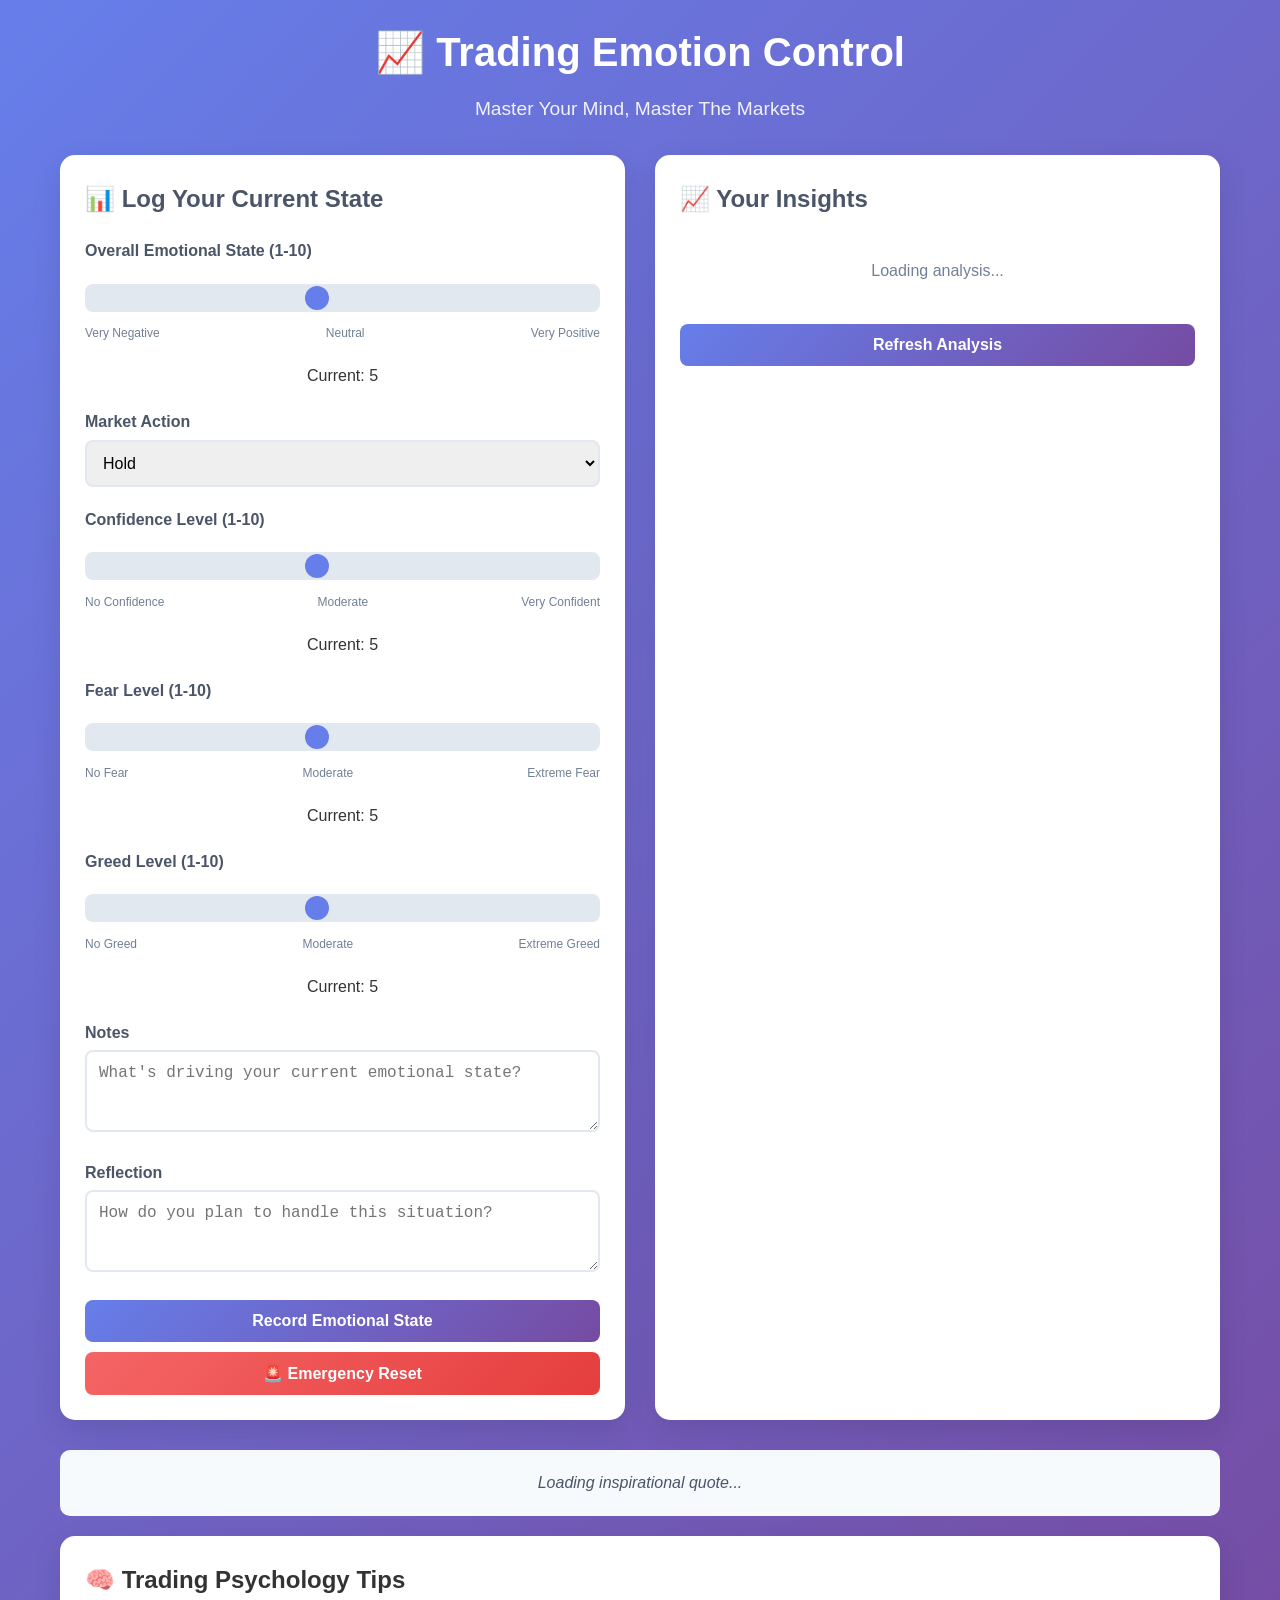
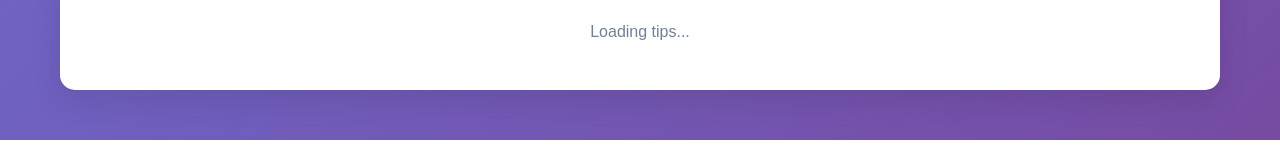
==== index.html @ 7134a77e "Create Trading Emotion Control app for traders' psychological management Co-authored-by: eltoton718 " ====
<!DOCTYPE html>
<html>
<head>
    <base target="_top">
    <meta charset="utf-8">
    <meta name="viewport" content="width=device-width, initial-scale=1.0">
    <title>Trading Emotion Control</title>
    <style>
        * {
            margin: 0;
            padding: 0;
            box-sizing: border-box;
        }

        body {
            font-family: 'Segoe UI', Tahoma, Geneva, Verdana, sans-serif;
            line-height: 1.6;
            color: #333;
            background: linear-gradient(135deg, #667eea 0%, #764ba2 100%);
            min-height: 100vh;
        }

        .container {
            max-width: 1200px;
            margin: 0 auto;
            padding: 20px;
        }

        .header {
            text-align: center;
            color: white;
            margin-bottom: 30px;
        }

        .header h1 {
            font-size: 2.5em;
            margin-bottom: 10px;
        }

        .header p {
            font-size: 1.2em;
            opacity: 0.9;
        }

        .main-content {
            display: grid;
            grid-template-columns: 1fr 1fr;
            gap: 30px;
            margin-bottom: 30px;
        }

        @media (max-width: 768px) {
            .main-content {
                grid-template-columns: 1fr;
            }
        }

        .card {
            background: white;
            border-radius: 15px;
            padding: 25px;
            box-shadow: 0 10px 30px rgba(0, 0, 0, 0.1);
            transition: transform 0.3s ease;
        }

        .card:hover {
            transform: translateY(-5px);
        }

        .card h2 {
            color: #4a5568;
            margin-bottom: 20px;
            font-size: 1.5em;
        }

        .form-group {
            margin-bottom: 20px;
        }

        .form-group label {
            display: block;
            margin-bottom: 5px;
            font-weight: 600;
            color: #4a5568;
        }

        .form-group input, .form-group textarea, .form-group select {
            width: 100%;
            padding: 12px;
            border: 2px solid #e2e8f0;
            border-radius: 8px;
            font-size: 16px;
            transition: border-color 0.3s ease;
        }

        .form-group input:focus, .form-group textarea:focus, .form-group select:focus {
            outline: none;
            border-color: #667eea;
        }

        .slider-container {
            position: relative;
            margin: 20px 0;
        }

        .slider {
            width: 100%;
            height: 8px;
            border-radius: 4px;
            background: #e2e8f0;
            outline: none;
            -webkit-appearance: none;
        }

        .slider::-webkit-slider-thumb {
            -webkit-appearance: none;
            appearance: none;
            width: 24px;
            height: 24px;
            border-radius: 50%;
            background: #667eea;
            cursor: pointer;
        }

        .slider::-moz-range-thumb {
            width: 24px;
            height: 24px;
            border-radius: 50%;
            background: #667eea;
            cursor: pointer;
            border: none;
        }

        .slider-labels {
            display: flex;
            justify-content: space-between;
            margin-top: 5px;
            font-size: 12px;
            color: #718096;
        }

        .btn {
            background: linear-gradient(135deg, #667eea 0%, #764ba2 100%);
            color: white;
            border: none;
            padding: 12px 30px;
            border-radius: 8px;
            font-size: 16px;
            font-weight: 600;
            cursor: pointer;
            transition: transform 0.3s ease;
            width: 100%;
        }

        .btn:hover {
            transform: translateY(-2px);
        }

        .btn-emergency {
            background: linear-gradient(135deg, #f56565 0%, #e53e3e 100%);
            margin-top: 10px;
        }

        .analysis-section {
            background: white;
            border-radius: 15px;
            padding: 25px;
            box-shadow: 0 10px 30px rgba(0, 0, 0, 0.1);
            margin-bottom: 30px;
        }

        .metrics-grid {
            display: grid;
            grid-template-columns: repeat(auto-fit, minmax(200px, 1fr));
            gap: 20px;
            margin-bottom: 20px;
        }

        .metric-card {
            background: #f7fafc;
            padding: 20px;
            border-radius: 10px;
            text-align: center;
        }

        .metric-value {
            font-size: 2em;
            font-weight: bold;
            color: #667eea;
        }

        .metric-label {
            color: #718096;
            margin-top: 5px;
        }

        .recommendations {
            background: #e6fffa;
            border-left: 4px solid #38b2ac;
            padding: 20px;
            border-radius: 8px;
            margin-top: 20px;
        }

        .recommendations h3 {
            color: #2d3748;
            margin-bottom: 15px;
        }

        .recommendations ul {
            list-style: none;
        }

        .recommendations li {
            padding: 8px 0;
            border-bottom: 1px solid #bee3f8;
        }

        .recommendations li:last-child {
            border-bottom: none;
        }

        .quote-section {
            background: #f7fafc;
            border-radius: 10px;
            padding: 20px;
            margin: 20px 0;
            text-align: center;
            font-style: italic;
            color: #4a5568;
        }

        .tips-grid {
            display: grid;
            grid-template-columns: repeat(auto-fit, minmax(300px, 1fr));
            gap: 20px;
            margin-top: 30px;
        }

        .tip-card {
            background: white;
            border-radius: 10px;
            padding: 20px;
            box-shadow: 0 5px 15px rgba(0, 0, 0, 0.1);
            border-left: 4px solid #667eea;
        }

        .tip-category {
            font-size: 12px;
            text-transform: uppercase;
            color: #667eea;
            font-weight: bold;
            margin-bottom: 5px;
        }

        .tip-title {
            font-size: 1.1em;
            font-weight: bold;
            color: #2d3748;
            margin-bottom: 10px;
        }

        .tip-content {
            color: #4a5568;
            line-height: 1.5;
        }

        .severity-high {
            border-left-color: #f56565;
        }

        .severity-medium {
            border-left-color: #ed8936;
        }

        .severity-low {
            border-left-color: #48bb78;
        }

        .loading {
            text-align: center;
            padding: 20px;
            color: #718096;
        }

        .success-message {
            background: #c6f6d5;
            color: #276749;
            padding: 15px;
            border-radius: 8px;
            margin: 10px 0;
            border: 1px solid #9ae6b4;
        }

        .error-message {
            background: #fed7d7;
            color: #c53030;
            padding: 15px;
            border-radius: 8px;
            margin: 10px 0;
            border: 1px solid #feb2b2;
        }

        .emergency-popup {
            position: fixed;
            top: 0;
            left: 0;
            width: 100%;
            height: 100%;
            background: rgba(0, 0, 0, 0.8);
            z-index: 1000;
            display: none;
            align-items: center;
            justify-content: center;
        }

        .emergency-content {
            background: white;
            padding: 30px;
            border-radius: 15px;
            max-width: 500px;
            margin: 20px;
            text-align: center;
        }

        .emergency-title {
            color: #e53e3e;
            font-size: 1.5em;
            font-weight: bold;
            margin-bottom: 20px;
        }

        .emergency-instructions {
            text-align: left;
            margin: 20px 0;
        }

        .emergency-instructions li {
            padding: 8px 0;
            border-bottom: 1px solid #e2e8f0;
        }

        .close-btn {
            background: #4a5568;
            color: white;
            border: none;
            padding: 10px 20px;
            border-radius: 5px;
            cursor: pointer;
            margin-top: 20px;
        }
    </style>
</head>
<body>
    <div class="container">
        <div class="header">
            <h1>📈 Trading Emotion Control</h1>
            <p>Master Your Mind, Master The Markets</p>
        </div>

        <div class="main-content">
            <!-- Emotion Logging Form -->
            <div class="card">
                <h2>📊 Log Your Current State</h2>
                <form id="emotionForm">
                    <div class="form-group">
                        <label>Overall Emotional State (1-10)</label>
                        <div class="slider-container">
                            <input type="range" id="emotionScore" class="slider" min="1" max="10" value="5">
                            <div class="slider-labels">
                                <span>Very Negative</span>
                                <span>Neutral</span>
                                <span>Very Positive</span>
                            </div>
                        </div>
                        <div style="text-align: center; margin-top: 10px;">
                            Current: <span id="emotionValue">5</span>
                        </div>
                    </div>

                    <div class="form-group">
                        <label>Market Action</label>
                        <select id="marketAction">
                            <option value="Hold">Hold</option>
                            <option value="Buy">Buy</option>
                            <option value="Sell">Sell</option>
                            <option value="Watch">Watch</option>
                            <option value="Close Position">Close Position</option>
                        </select>
                    </div>

                    <div class="form-group">
                        <label>Confidence Level (1-10)</label>
                        <div class="slider-container">
                            <input type="range" id="confidenceLevel" class="slider" min="1" max="10" value="5">
                            <div class="slider-labels">
                                <span>No Confidence</span>
                                <span>Moderate</span>
                                <span>Very Confident</span>
                            </div>
                        </div>
                        <div style="text-align: center; margin-top: 10px;">
                            Current: <span id="confidenceValue">5</span>
                        </div>
                    </div>

                    <div class="form-group">
                        <label>Fear Level (1-10)</label>
                        <div class="slider-container">
                            <input type="range" id="fearLevel" class="slider" min="1" max="10" value="5">
                            <div class="slider-labels">
                                <span>No Fear</span>
                                <span>Moderate</span>
                                <span>Extreme Fear</span>
                            </div>
                        </div>
                        <div style="text-align: center; margin-top: 10px;">
                            Current: <span id="fearValue">5</span>
                        </div>
                    </div>

                    <div class="form-group">
                        <label>Greed Level (1-10)</label>
                        <div class="slider-container">
                            <input type="range" id="greedLevel" class="slider" min="1" max="10" value="5">
                            <div class="slider-labels">
                                <span>No Greed</span>
                                <span>Moderate</span>
                                <span>Extreme Greed</span>
                            </div>
                        </div>
                        <div style="text-align: center; margin-top: 10px;">
                            Current: <span id="greedValue">5</span>
                        </div>
                    </div>

                    <div class="form-group">
                        <label>Notes</label>
                        <textarea id="notes" rows="3" placeholder="What's driving your current emotional state?"></textarea>
                    </div>

                    <div class="form-group">
                        <label>Reflection</label>
                        <textarea id="reflection" rows="3" placeholder="How do you plan to handle this situation?"></textarea>
                    </div>

                    <button type="submit" class="btn">Record Emotional State</button>
                    <button type="button" class="btn btn-emergency" onclick="showEmergencyReset()">🚨 Emergency Reset</button>
                </form>

                <div id="formMessage"></div>
            </div>

            <!-- Quick Insights -->
            <div class="card">
                <h2>📈 Your Insights</h2>
                <div id="analysisContent">
                    <div class="loading">Loading your analysis...</div>
                </div>
                <button class="btn" onclick="loadAnalysis()" style="margin-top: 20px;">Refresh Analysis</button>
            </div>
        </div>

        <!-- Quote Section -->
        <div class="quote-section">
            <div id="dailyQuote">Loading inspirational quote...</div>
        </div>

        <!-- Trading Psychology Tips -->
        <div class="analysis-section">
            <h2>🧠 Trading Psychology Tips</h2>
            <div id="tipsContent">
                <div class="loading">Loading tips...</div>
            </div>
        </div>
    </div>

    <!-- Emergency Reset Popup -->
    <div id="emergencyPopup" class="emergency-popup">
        <div class="emergency-content">
            <div class="emergency-title">🚨 EMERGENCY EMOTIONAL RESET</div>
            <div id="emergencyContent"></div>
            <button class="close-btn" onclick="closeEmergencyPopup()">I'm Ready to Continue</button>
        </div>
    </div>

    <script>
        // Initialize sliders
        function initializeSliders() {
            const sliders = ['emotionScore', 'confidenceLevel', 'fearLevel', 'greedLevel'];
            sliders.forEach(sliderId => {
                const slider = document.getElementById(sliderId);
                const valueDisplay = document.getElementById(sliderId.replace('Level', 'Value').replace('Score', 'Value'));
                
                slider.addEventListener('input', function() {
                    valueDisplay.textContent = this.value;
                });
            });
        }

        // Handle form submission
        document.getElementById('emotionForm').addEventListener('submit', function(e) {
            e.preventDefault();
            
            const formData = {
                emotionScore: parseInt(document.getElementById('emotionScore').value),
                marketAction: document.getElementById('marketAction').value,
                confidenceLevel: parseInt(document.getElementById('confidenceLevel').value),
                fearLevel: parseInt(document.getElementById('fearLevel').value),
                greedLevel: parseInt(document.getElementById('greedLevel').value),
                notes: document.getElementById('notes').value,
                reflection: document.getElementById('reflection').value
            };

            const messageDiv = document.getElementById('formMessage');
            messageDiv.innerHTML = '<div class="loading">Recording your emotional state...</div>';

            google.script.run
                .withSuccessHandler(function(result) {
                    if (result.success) {
                        messageDiv.innerHTML = '<div class="success-message">' + result.message + '</div>';
                        document.getElementById('emotionForm').reset();
                        initializeSliders();
                        loadAnalysis();
                    } else {
                        messageDiv.innerHTML = '<div class="error-message">Error: ' + result.message + '</div>';
                    }
                })
                .withFailureHandler(function(error) {
                    messageDiv.innerHTML = '<div class="error-message">Error: ' + error.toString() + '</div>';
                })
                .recordEmotionalState(formData);
        });

        // Load analysis
        function loadAnalysis() {
            const analysisDiv = document.getElementById('analysisContent');
            analysisDiv.innerHTML = '<div class="loading">Loading analysis...</div>';

            google.script.run
                .withSuccessHandler(function(analysis) {
                    if (analysis.error) {
                        analysisDiv.innerHTML = '<div class="error-message">Error loading analysis: ' + analysis.error + '</div>';
                        return;
                    }

                    let html = '<div class="metrics-grid">';
                    html += '<div class="metric-card"><div class="metric-value">' + analysis.avgEmotionScore.toFixed(1) + '</div><div class="metric-label">Avg Emotion</div></div>';
                    html += '<div class="metric-card"><div class="metric-value">' + analysis.avgFearLevel.toFixed(1) + '</div><div class="metric-label">Avg Fear</div></div>';
                    html += '<div class="metric-card"><div class="metric-value">' + analysis.avgGreedLevel.toFixed(1) + '</div><div class="metric-label">Avg Greed</div></div>';
                    html += '<div class="metric-card"><div class="metric-value">' + analysis.avgConfidence.toFixed(1) + '</div><div class="metric-label">Avg Confidence</div></div>';
                    html += '</div>';

                    if (analysis.recommendations.length > 0) {
                        html += '<div class="recommendations">';
                        html += '<h3>Personalized Recommendations</h3>';
                        html += '<ul>';
                        analysis.recommendations.forEach(rec => {
                            html += '<li>• ' + rec + '</li>';
                        });
                        html += '</ul>';
                        html += '</div>';
                    }

                    html += '<div style="text-align: center; margin-top: 15px; color: #718096;">';
                    html += 'Based on ' + analysis.totalEntries + ' recorded entries in the last 30 days';
                    html += '</div>';

                    analysisDiv.innerHTML = html;
                })
                .withFailureHandler(function(error) {
                    analysisDiv.innerHTML = '<div class="error-message">Error: ' + error.toString() + '</div>';
                })
                .analyzeEmotionalPatterns();
        }

        // Load trading tips
        function loadTips() {
            google.script.run
                .withSuccessHandler(function(tips) {
                    let html = '<div class="tips-grid">';
                    tips.forEach(tip => {
                        html += '<div class="tip-card severity-' + tip.severity + '">';
                        html += '<div class="tip-category">' + tip.category + '</div>';
                        html += '<div class="tip-title">' + tip.title + '</div>';
                        html += '<div class="tip-content">' + tip.content + '</div>';
                        html += '</div>';
                    });
                    html += '</div>';
                    document.getElementById('tipsContent').innerHTML = html;
                })
                .withFailureHandler(function(error) {
                    document.getElementById('tipsContent').innerHTML = '<div class="error-message">Error loading tips: ' + error.toString() + '</div>';
                })
                .getTradingPsychologyTips();
        }

        // Load motivational quote
        function loadQuote() {
            google.script.run
                .withSuccessHandler(function(quote) {
                    document.getElementById('dailyQuote').innerHTML = '"' + quote + '"';
                })
                .withFailureHandler(function(error) {
                    document.getElementById('dailyQuote').innerHTML = 'Stay disciplined and trust your process.';
                })
                .getMotivationalQuote();
        }

        // Show emergency reset
        function showEmergencyReset() {
            google.script.run
                .withSuccessHandler(function(resetData) {
                    let html = '<div style="color: #e53e3e; font-weight: bold; margin-bottom: 20px;">' + resetData.message + '</div>';
                    html += '<div class="emergency-instructions"><ol>';
                    resetData.instructions.forEach(instruction => {
                        html += '<li>' + instruction + '</li>';
                    });
                    html += '</ol></div>';
                    html += '<div style="font-style: italic; color: #4a5568; margin-top: 20px;">"' + resetData.quote + '"</div>';
                    
                    document.getElementById('emergencyContent').innerHTML = html;
                    document.getElementById('emergencyPopup').style.display = 'flex';
                })
                .emergencyEmotionalReset();
        }

        // Close emergency popup
        function closeEmergencyPopup() {
            document.getElementById('emergencyPopup').style.display = 'none';
        }

        // Initialize the app
        window.onload = function() {
            initializeSliders();
            loadAnalysis();
            loadTips();
            loadQuote();
        };
    </script>
</body>
</html>
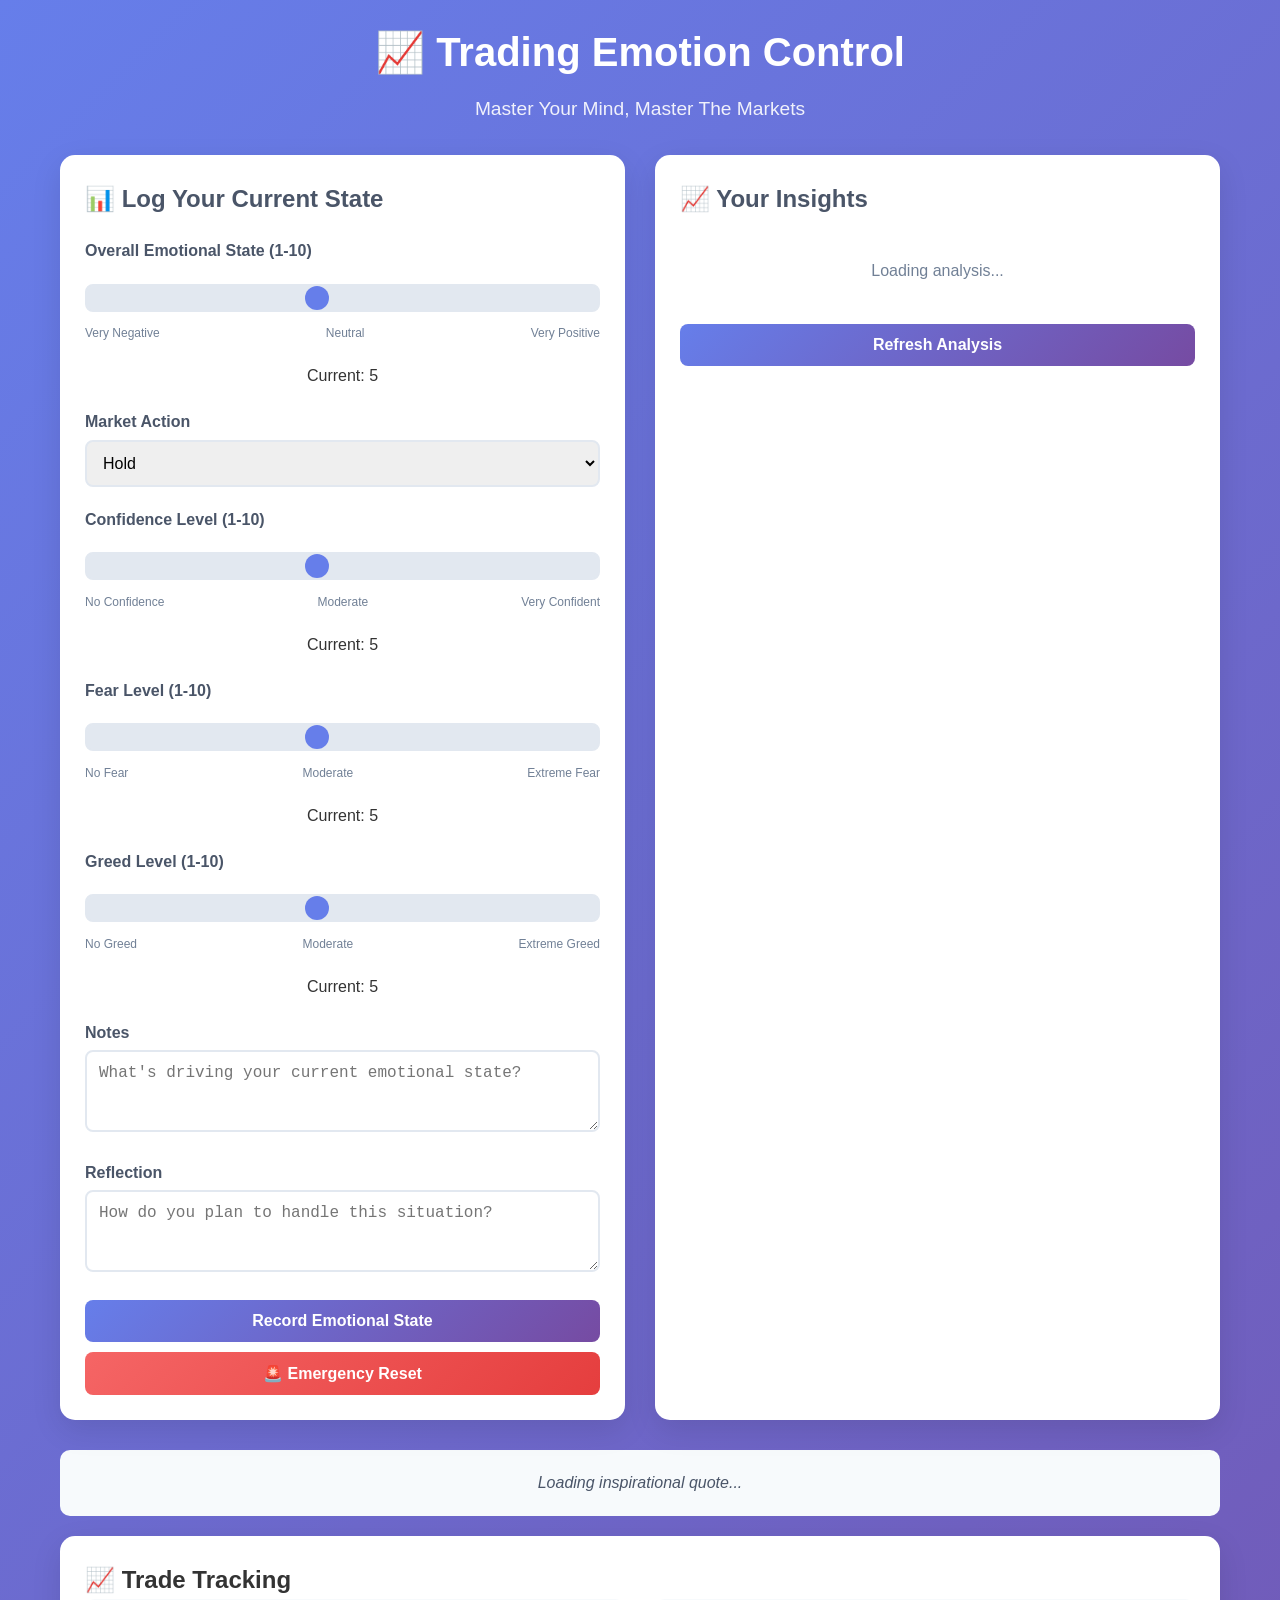
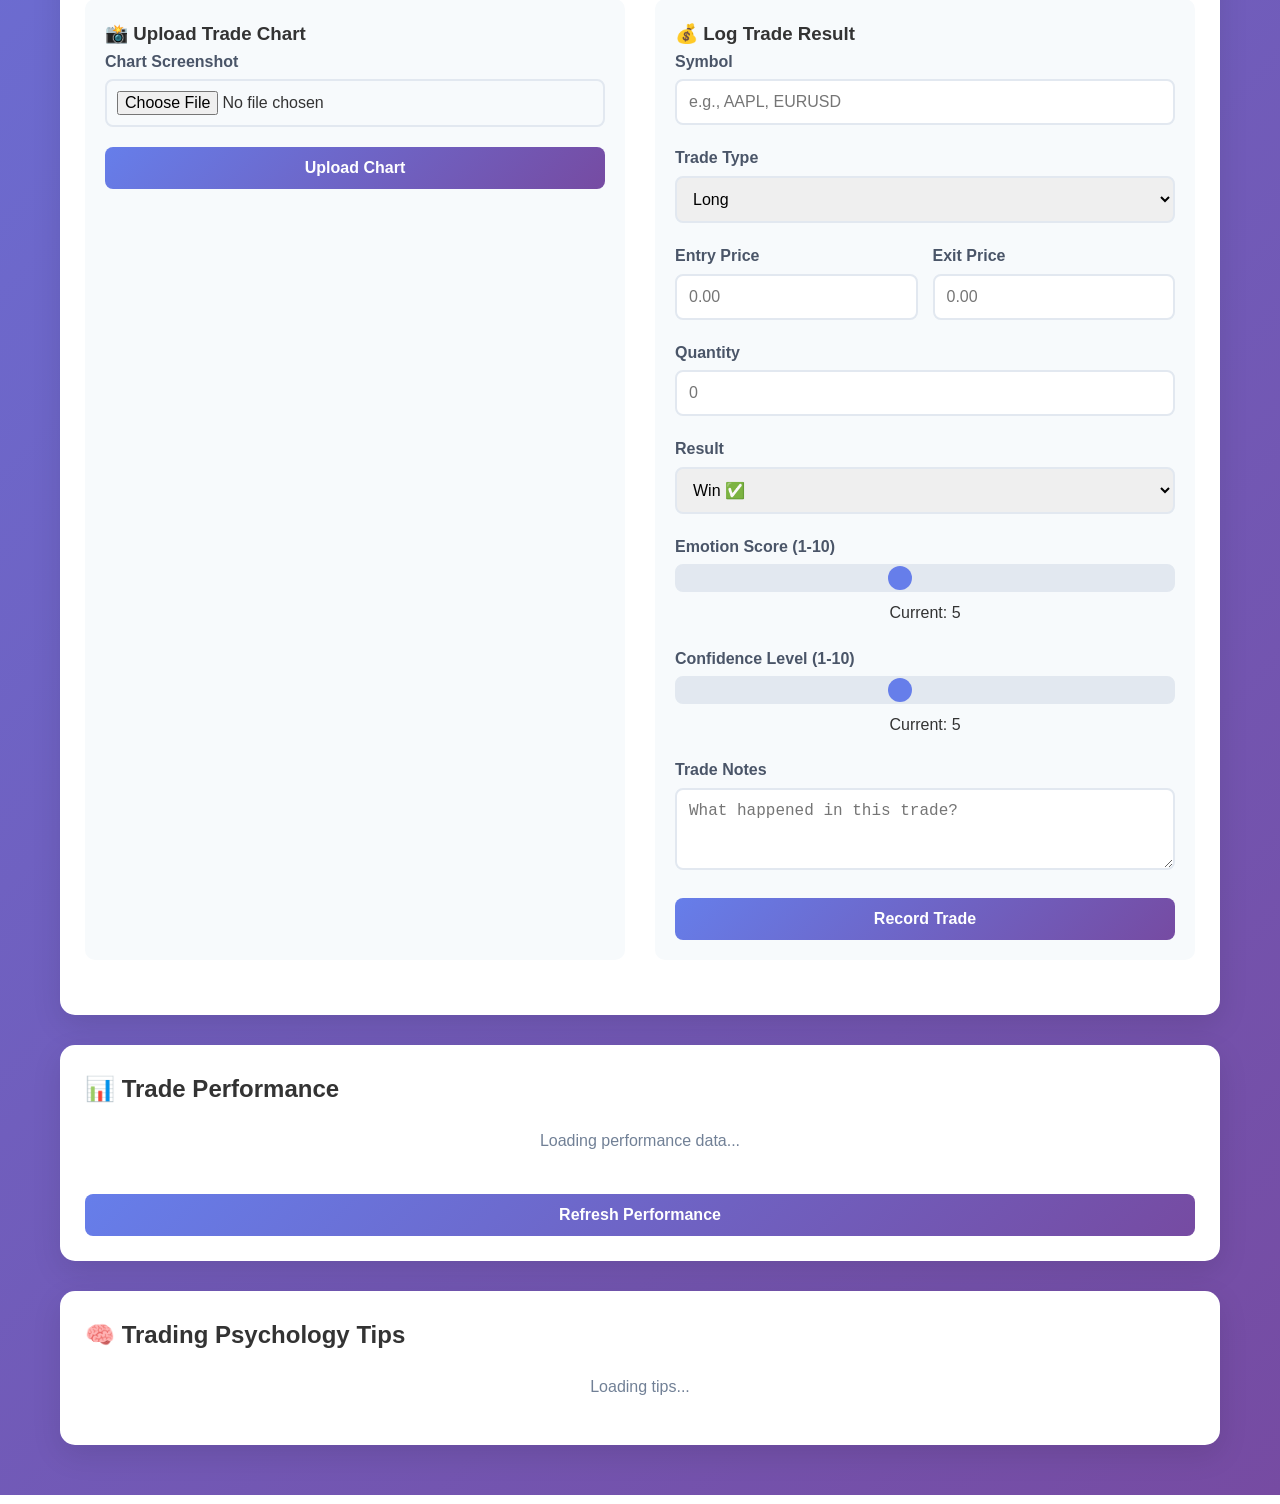
==== commit 54cdb64f: "Add trade tracking, performance metrics, and chart upload features Co-authored-by: eltoton718 <eltot" ====
--- a/index.html
+++ b/index.html
@@ -466,6 +466,97 @@
             <div id="dailyQuote">Loading inspirational quote...</div>
         </div>
 
+        <!-- Trade Tracking Section -->
+        <div class="analysis-section">
+            <h2>📈 Trade Tracking</h2>
+            <div style="display: grid; grid-template-columns: 1fr 1fr; gap: 30px; margin-bottom: 30px;">
+                <!-- Upload Trade Chart -->
+                <div style="background: #f7fafc; padding: 20px; border-radius: 10px;">
+                    <h3>📸 Upload Trade Chart</h3>
+                    <div class="form-group">
+                        <label>Chart Screenshot</label>
+                        <input type="file" id="chartUpload" accept="image/*" style="padding: 10px;">
+                        <div id="uploadPreview" style="margin-top: 10px; max-width: 200px;"></div>
+                    </div>
+                    <button class="btn" onclick="uploadChart()" id="uploadBtn" disabled>Upload Chart</button>
+                    <div id="uploadMessage"></div>
+                </div>
+
+                <!-- Log Trade Result -->
+                <div style="background: #f7fafc; padding: 20px; border-radius: 10px;">
+                    <h3>💰 Log Trade Result</h3>
+                    <form id="tradeForm">
+                        <div class="form-group">
+                            <label>Symbol</label>
+                            <input type="text" id="tradeSymbol" placeholder="e.g., AAPL, EURUSD">
+                        </div>
+                        
+                        <div class="form-group">
+                            <label>Trade Type</label>
+                            <select id="tradeType">
+                                <option value="Long">Long</option>
+                                <option value="Short">Short</option>
+                            </select>
+                        </div>
+
+                        <div style="display: grid; grid-template-columns: 1fr 1fr; gap: 15px;">
+                            <div class="form-group">
+                                <label>Entry Price</label>
+                                <input type="number" id="entryPrice" step="0.01" placeholder="0.00">
+                            </div>
+                            <div class="form-group">
+                                <label>Exit Price</label>
+                                <input type="number" id="exitPrice" step="0.01" placeholder="0.00">
+                            </div>
+                        </div>
+
+                        <div class="form-group">
+                            <label>Quantity</label>
+                            <input type="number" id="quantity" step="0.01" placeholder="0">
+                        </div>
+
+                        <div class="form-group">
+                            <label>Result</label>
+                            <select id="tradeResult">
+                                <option value="Win">Win ✅</option>
+                                <option value="Loss">Loss ❌</option>
+                                <option value="Breakeven">Breakeven ➖</option>
+                            </select>
+                        </div>
+
+                        <div class="form-group">
+                            <label>Emotion Score (1-10)</label>
+                            <input type="range" id="tradeEmotion" min="1" max="10" value="5" class="slider">
+                            <div style="text-align: center;">Current: <span id="tradeEmotionValue">5</span></div>
+                        </div>
+
+                        <div class="form-group">
+                            <label>Confidence Level (1-10)</label>
+                            <input type="range" id="tradeConfidence" min="1" max="10" value="5" class="slider">
+                            <div style="text-align: center;">Current: <span id="tradeConfidenceValue">5</span></div>
+                        </div>
+
+                        <div class="form-group">
+                            <label>Trade Notes</label>
+                            <textarea id="tradeNotes" rows="3" placeholder="What happened in this trade?"></textarea>
+                        </div>
+
+                        <button type="submit" class="btn">Record Trade</button>
+                    </form>
+                    <div id="tradeMessage"></div>
+                </div>
+            </div>
+        </div>
+
+        <!-- Trade Performance -->
+        <div class="analysis-section">
+            <h2>📊 Trade Performance</h2>
+            <div id="performanceContent">
+                <div class="loading">Loading performance data...</div>
+            </div>
+            <button class="btn" onclick="loadPerformance()" style="margin-top: 20px;">Refresh Performance</button>
+        </div>
+
         <!-- Trading Psychology Tips -->
         <div class="analysis-section">
             <h2>🧠 Trading Psychology Tips</h2>
@@ -630,12 +721,173 @@
             document.getElementById('emergencyPopup').style.display = 'none';
         }
 
+        // Initialize trade sliders
+        function initializeTradeSliders() {
+            const tradeEmotion = document.getElementById('tradeEmotion');
+            const tradeConfidence = document.getElementById('tradeConfidence');
+            
+            if (tradeEmotion) {
+                tradeEmotion.addEventListener('input', function() {
+                    document.getElementById('tradeEmotionValue').textContent = this.value;
+                });
+            }
+            
+            if (tradeConfidence) {
+                tradeConfidence.addEventListener('input', function() {
+                    document.getElementById('tradeConfidenceValue').textContent = this.value;
+                });
+            }
+        }
+
+        // File upload handling
+        let uploadedImageData = null;
+        document.getElementById('chartUpload').addEventListener('change', function(e) {
+            const file = e.target.files[0];
+            if (file) {
+                const reader = new FileReader();
+                reader.onload = function(e) {
+                    uploadedImageData = e.target.result;
+                    document.getElementById('uploadPreview').innerHTML = 
+                        '<img src="' + e.target.result + '" style="width: 100%; border-radius: 5px;">';
+                    document.getElementById('uploadBtn').disabled = false;
+                };
+                reader.readAsDataURL(file);
+            }
+        });
+
+        // Upload chart function
+        function uploadChart() {
+            if (!uploadedImageData) {
+                document.getElementById('uploadMessage').innerHTML = 
+                    '<div class="error-message">Please select an image first</div>';
+                return;
+            }
+
+            document.getElementById('uploadMessage').innerHTML = 
+                '<div class="loading">Uploading chart...</div>';
+
+            const fileName = 'trade_chart_' + new Date().getTime() + '.png';
+
+            google.script.run
+                .withSuccessHandler(function(result) {
+                    if (result.success) {
+                        document.getElementById('uploadMessage').innerHTML = 
+                            '<div class="success-message">' + result.message + '</div>';
+                        window.lastUploadedImageId = result.fileId;
+                    } else {
+                        document.getElementById('uploadMessage').innerHTML = 
+                            '<div class="error-message">Upload failed: ' + result.message + '</div>';
+                    }
+                })
+                .withFailureHandler(function(error) {
+                    document.getElementById('uploadMessage').innerHTML = 
+                        '<div class="error-message">Upload error: ' + error.toString() + '</div>';
+                })
+                .uploadTradeChart(uploadedImageData, fileName);
+        }
+
+        // Trade form submission
+        document.getElementById('tradeForm').addEventListener('submit', function(e) {
+            e.preventDefault();
+            
+            const tradeData = {
+                symbol: document.getElementById('tradeSymbol').value,
+                tradeType: document.getElementById('tradeType').value,
+                entryPrice: document.getElementById('entryPrice').value,
+                exitPrice: document.getElementById('exitPrice').value,
+                quantity: document.getElementById('quantity').value,
+                result: document.getElementById('tradeResult').value,
+                emotionScore: parseInt(document.getElementById('tradeEmotion').value),
+                confidenceLevel: parseInt(document.getElementById('tradeConfidence').value),
+                tradeNotes: document.getElementById('tradeNotes').value,
+                chartImageId: window.lastUploadedImageId || ''
+            };
+
+            const messageDiv = document.getElementById('tradeMessage');
+            messageDiv.innerHTML = '<div class="loading">Recording trade...</div>';
+
+            google.script.run
+                .withSuccessHandler(function(result) {
+                    if (result.success) {
+                        messageDiv.innerHTML = '<div class="success-message">' + result.message + 
+                            (result.profitLoss ? '<br>P&L: $' + result.profitLoss : '') + '</div>';
+                        document.getElementById('tradeForm').reset();
+                        initializeTradeSliders();
+                        loadPerformance();
+                    } else {
+                        messageDiv.innerHTML = '<div class="error-message">Error: ' + result.message + '</div>';
+                    }
+                })
+                .withFailureHandler(function(error) {
+                    messageDiv.innerHTML = '<div class="error-message">Error: ' + error.toString() + '</div>';
+                })
+                .recordTrade(tradeData);
+        });
+
+        // Load performance data
+        function loadPerformance() {
+            const performanceDiv = document.getElementById('performanceContent');
+            performanceDiv.innerHTML = '<div class="loading">Loading performance data...</div>';
+
+            google.script.run
+                .withSuccessHandler(function(data) {
+                    if (!data.performance) {
+                        performanceDiv.innerHTML = '<div class="loading">No trade data yet. Record your first trade!</div>';
+                        return;
+                    }
+
+                    const perf = data.performance;
+                    let html = '<div class="metrics-grid">';
+                    html += '<div class="metric-card"><div class="metric-value">' + perf.totalTrades + '</div><div class="metric-label">Total Trades</div></div>';
+                    html += '<div class="metric-card"><div class="metric-value">' + perf.winRate + '%</div><div class="metric-label">Win Rate</div></div>';
+                    html += '<div class="metric-card"><div class="metric-value">$' + perf.totalPnL + '</div><div class="metric-label">Total P&L</div></div>';
+                    html += '<div class="metric-card"><div class="metric-value">' + perf.avgEmotionScore + '</div><div class="metric-label">Avg Emotion</div></div>';
+                    html += '</div>';
+
+                    html += '<div style="background: #f7fafc; padding: 20px; border-radius: 10px; margin-top: 20px;">';
+                    html += '<h3>Performance Breakdown</h3>';
+                    html += '<div style="display: grid; grid-template-columns: repeat(3, 1fr); gap: 15px; text-align: center;">';
+                    html += '<div><strong>' + perf.wins + '</strong><br>Wins ✅</div>';
+                    html += '<div><strong>' + perf.losses + '</strong><br>Losses ❌</div>';
+                    html += '<div><strong>' + (perf.totalTrades - perf.wins - perf.losses) + '</strong><br>Breakeven ➖</div>';
+                    html += '</div></div>';
+
+                    // Show recent trades
+                    if (data.trades.length > 0) {
+                        html += '<div style="margin-top: 20px;"><h3>Recent Trades</h3>';
+                        html += '<div style="max-height: 300px; overflow-y: auto;">';
+                        data.trades.slice(0, 10).forEach(trade => {
+                            const resultColor = trade.Result === 'Win' ? '#48bb78' : trade.Result === 'Loss' ? '#f56565' : '#ed8936';
+                            html += '<div style="background: white; padding: 15px; margin: 10px 0; border-radius: 8px; border-left: 4px solid ' + resultColor + ';">';
+                            html += '<div style="display: grid; grid-template-columns: 1fr 1fr 1fr; gap: 10px;">';
+                            html += '<div><strong>' + trade.Symbol + '</strong><br>' + trade['Trade Type'] + '</div>';
+                            html += '<div>' + trade.Result + '<br>$' + (trade['Profit/Loss'] || '0') + '</div>';
+                            html += '<div>Emotion: ' + trade['Emotion Score'] + '<br>Confidence: ' + trade['Confidence Level'] + '</div>';
+                            html += '</div>';
+                            if (trade['Trade Notes']) {
+                                html += '<div style="margin-top: 10px; font-style: italic; color: #666;">' + trade['Trade Notes'] + '</div>';
+                            }
+                            html += '</div>';
+                        });
+                        html += '</div></div>';
+                    }
+
+                    performanceDiv.innerHTML = html;
+                })
+                .withFailureHandler(function(error) {
+                    performanceDiv.innerHTML = '<div class="error-message">Error loading performance: ' + error.toString() + '</div>';
+                })
+                .getTradePerformance();
+        }
+
         // Initialize the app
         window.onload = function() {
             initializeSliders();
+            initializeTradeSliders();
             loadAnalysis();
             loadTips();
             loadQuote();
+            loadPerformance();
         };
     </script>
 </body>
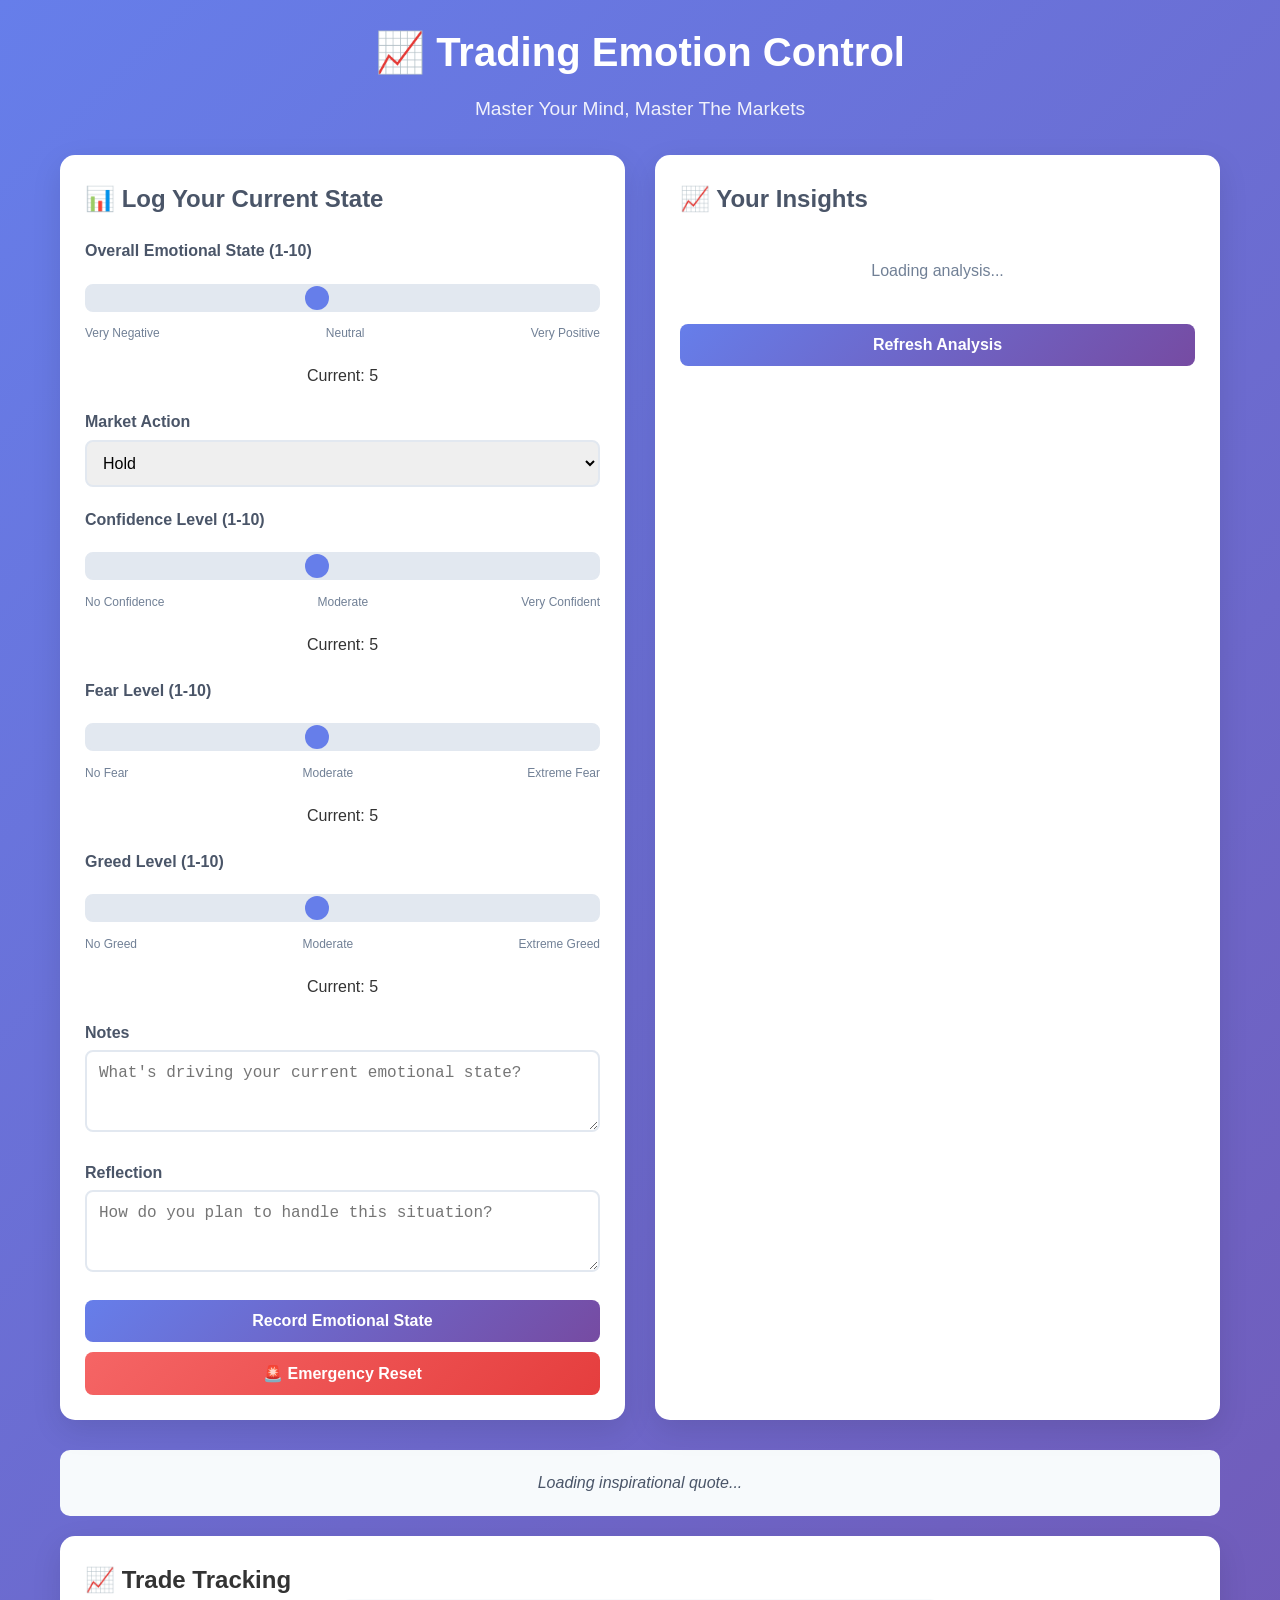
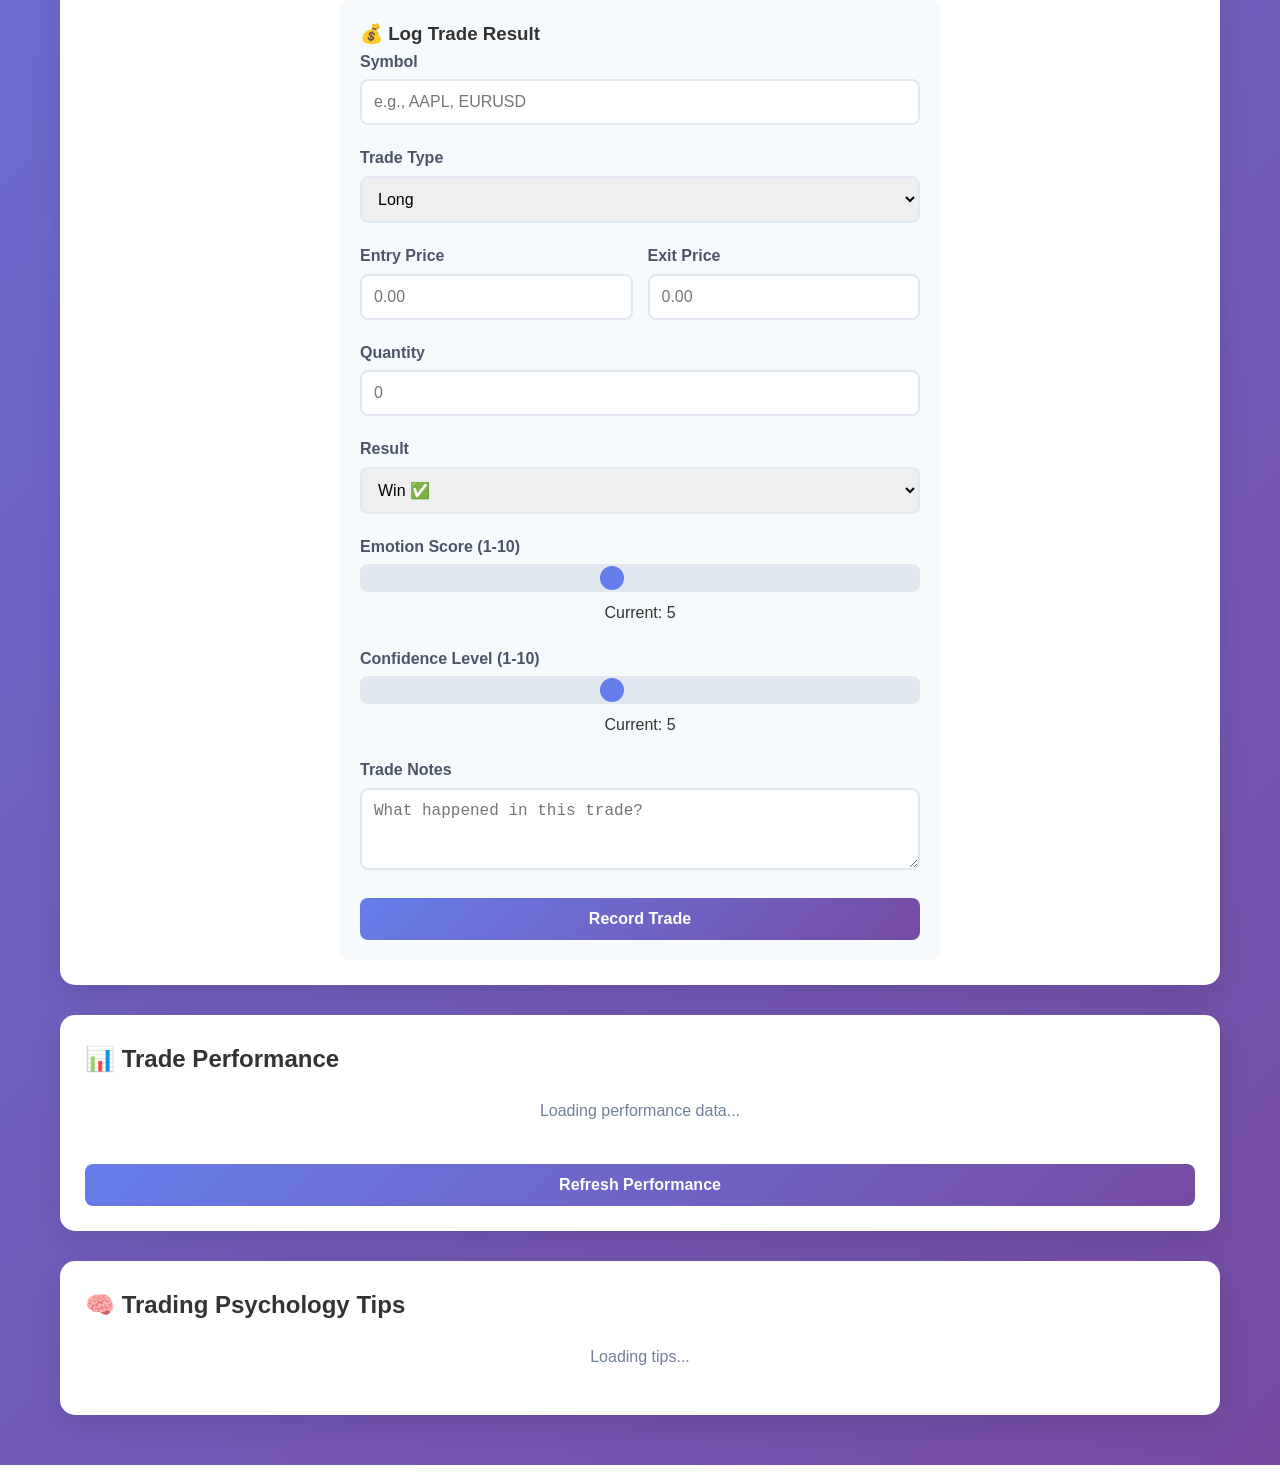
==== commit d630ca98: "Remove chart upload feature and simplify trade logging UI Co-authored-by: eltoton718 <eltoton718@gma" ====
--- a/index.html
+++ b/index.html
@@ -469,82 +469,69 @@
         <!-- Trade Tracking Section -->
         <div class="analysis-section">
             <h2>📈 Trade Tracking</h2>
-            <div style="display: grid; grid-template-columns: 1fr 1fr; gap: 30px; margin-bottom: 30px;">
-                <!-- Upload Trade Chart -->
-                <div style="background: #f7fafc; padding: 20px; border-radius: 10px;">
-                    <h3>📸 Upload Trade Chart</h3>
-                    <div class="form-group">
-                        <label>Chart Screenshot</label>
-                        <input type="file" id="chartUpload" accept="image/*" style="padding: 10px;">
-                        <div id="uploadPreview" style="margin-top: 10px; max-width: 200px;"></div>
-                    </div>
-                    <button class="btn" onclick="uploadChart()" id="uploadBtn" disabled>Upload Chart</button>
-                    <div id="uploadMessage"></div>
-                </div>
-
-                <!-- Log Trade Result -->
-                <div style="background: #f7fafc; padding: 20px; border-radius: 10px;">
-                    <h3>💰 Log Trade Result</h3>
-                    <form id="tradeForm">
+            
+            <!-- Log Trade Result -->
+            <div style="background: #f7fafc; padding: 20px; border-radius: 10px; max-width: 600px; margin: 0 auto;">
+                <h3>💰 Log Trade Result</h3>
+                <form id="tradeForm">
+                    <div class="form-group">
+                        <label>Symbol</label>
+                        <input type="text" id="tradeSymbol" placeholder="e.g., AAPL, EURUSD">
+                    </div>
+                    
+                    <div class="form-group">
+                        <label>Trade Type</label>
+                        <select id="tradeType">
+                            <option value="Long">Long</option>
+                            <option value="Short">Short</option>
+                        </select>
+                    </div>
+
+                    <div style="display: grid; grid-template-columns: 1fr 1fr; gap: 15px;">
                         <div class="form-group">
-                            <label>Symbol</label>
-                            <input type="text" id="tradeSymbol" placeholder="e.g., AAPL, EURUSD">
-                        </div>
-                        
+                            <label>Entry Price</label>
+                            <input type="number" id="entryPrice" step="0.01" placeholder="0.00">
+                        </div>
                         <div class="form-group">
-                            <label>Trade Type</label>
-                            <select id="tradeType">
-                                <option value="Long">Long</option>
-                                <option value="Short">Short</option>
-                            </select>
-                        </div>
-
-                        <div style="display: grid; grid-template-columns: 1fr 1fr; gap: 15px;">
-                            <div class="form-group">
-                                <label>Entry Price</label>
-                                <input type="number" id="entryPrice" step="0.01" placeholder="0.00">
-                            </div>
-                            <div class="form-group">
-                                <label>Exit Price</label>
-                                <input type="number" id="exitPrice" step="0.01" placeholder="0.00">
-                            </div>
-                        </div>
-
-                        <div class="form-group">
-                            <label>Quantity</label>
-                            <input type="number" id="quantity" step="0.01" placeholder="0">
-                        </div>
-
-                        <div class="form-group">
-                            <label>Result</label>
-                            <select id="tradeResult">
-                                <option value="Win">Win ✅</option>
-                                <option value="Loss">Loss ❌</option>
-                                <option value="Breakeven">Breakeven ➖</option>
-                            </select>
-                        </div>
-
-                        <div class="form-group">
-                            <label>Emotion Score (1-10)</label>
-                            <input type="range" id="tradeEmotion" min="1" max="10" value="5" class="slider">
-                            <div style="text-align: center;">Current: <span id="tradeEmotionValue">5</span></div>
-                        </div>
-
-                        <div class="form-group">
-                            <label>Confidence Level (1-10)</label>
-                            <input type="range" id="tradeConfidence" min="1" max="10" value="5" class="slider">
-                            <div style="text-align: center;">Current: <span id="tradeConfidenceValue">5</span></div>
-                        </div>
-
-                        <div class="form-group">
-                            <label>Trade Notes</label>
-                            <textarea id="tradeNotes" rows="3" placeholder="What happened in this trade?"></textarea>
-                        </div>
-
-                        <button type="submit" class="btn">Record Trade</button>
-                    </form>
-                    <div id="tradeMessage"></div>
-                </div>
+                            <label>Exit Price</label>
+                            <input type="number" id="exitPrice" step="0.01" placeholder="0.00">
+                        </div>
+                    </div>
+
+                    <div class="form-group">
+                        <label>Quantity</label>
+                        <input type="number" id="quantity" step="0.01" placeholder="0">
+                    </div>
+
+                    <div class="form-group">
+                        <label>Result</label>
+                        <select id="tradeResult">
+                            <option value="Win">Win ✅</option>
+                            <option value="Loss">Loss ❌</option>
+                            <option value="Breakeven">Breakeven ➖</option>
+                        </select>
+                    </div>
+
+                    <div class="form-group">
+                        <label>Emotion Score (1-10)</label>
+                        <input type="range" id="tradeEmotion" min="1" max="10" value="5" class="slider">
+                        <div style="text-align: center;">Current: <span id="tradeEmotionValue">5</span></div>
+                    </div>
+
+                    <div class="form-group">
+                        <label>Confidence Level (1-10)</label>
+                        <input type="range" id="tradeConfidence" min="1" max="10" value="5" class="slider">
+                        <div style="text-align: center;">Current: <span id="tradeConfidenceValue">5</span></div>
+                    </div>
+
+                    <div class="form-group">
+                        <label>Trade Notes</label>
+                        <textarea id="tradeNotes" rows="3" placeholder="What happened in this trade?"></textarea>
+                    </div>
+
+                    <button type="submit" class="btn">Record Trade</button>
+                </form>
+                <div id="tradeMessage"></div>
             </div>
         </div>
 
@@ -739,53 +726,6 @@
             }
         }
 
-        // File upload handling
-        let uploadedImageData = null;
-        document.getElementById('chartUpload').addEventListener('change', function(e) {
-            const file = e.target.files[0];
-            if (file) {
-                const reader = new FileReader();
-                reader.onload = function(e) {
-                    uploadedImageData = e.target.result;
-                    document.getElementById('uploadPreview').innerHTML = 
-                        '<img src="' + e.target.result + '" style="width: 100%; border-radius: 5px;">';
-                    document.getElementById('uploadBtn').disabled = false;
-                };
-                reader.readAsDataURL(file);
-            }
-        });
-
-        // Upload chart function
-        function uploadChart() {
-            if (!uploadedImageData) {
-                document.getElementById('uploadMessage').innerHTML = 
-                    '<div class="error-message">Please select an image first</div>';
-                return;
-            }
-
-            document.getElementById('uploadMessage').innerHTML = 
-                '<div class="loading">Uploading chart...</div>';
-
-            const fileName = 'trade_chart_' + new Date().getTime() + '.png';
-
-            google.script.run
-                .withSuccessHandler(function(result) {
-                    if (result.success) {
-                        document.getElementById('uploadMessage').innerHTML = 
-                            '<div class="success-message">' + result.message + '</div>';
-                        window.lastUploadedImageId = result.fileId;
-                    } else {
-                        document.getElementById('uploadMessage').innerHTML = 
-                            '<div class="error-message">Upload failed: ' + result.message + '</div>';
-                    }
-                })
-                .withFailureHandler(function(error) {
-                    document.getElementById('uploadMessage').innerHTML = 
-                        '<div class="error-message">Upload error: ' + error.toString() + '</div>';
-                })
-                .uploadTradeChart(uploadedImageData, fileName);
-        }
-
         // Trade form submission
         document.getElementById('tradeForm').addEventListener('submit', function(e) {
             e.preventDefault();
@@ -799,8 +739,7 @@
                 result: document.getElementById('tradeResult').value,
                 emotionScore: parseInt(document.getElementById('tradeEmotion').value),
                 confidenceLevel: parseInt(document.getElementById('tradeConfidence').value),
-                tradeNotes: document.getElementById('tradeNotes').value,
-                chartImageId: window.lastUploadedImageId || ''
+                tradeNotes: document.getElementById('tradeNotes').value
             };
 
             const messageDiv = document.getElementById('tradeMessage');
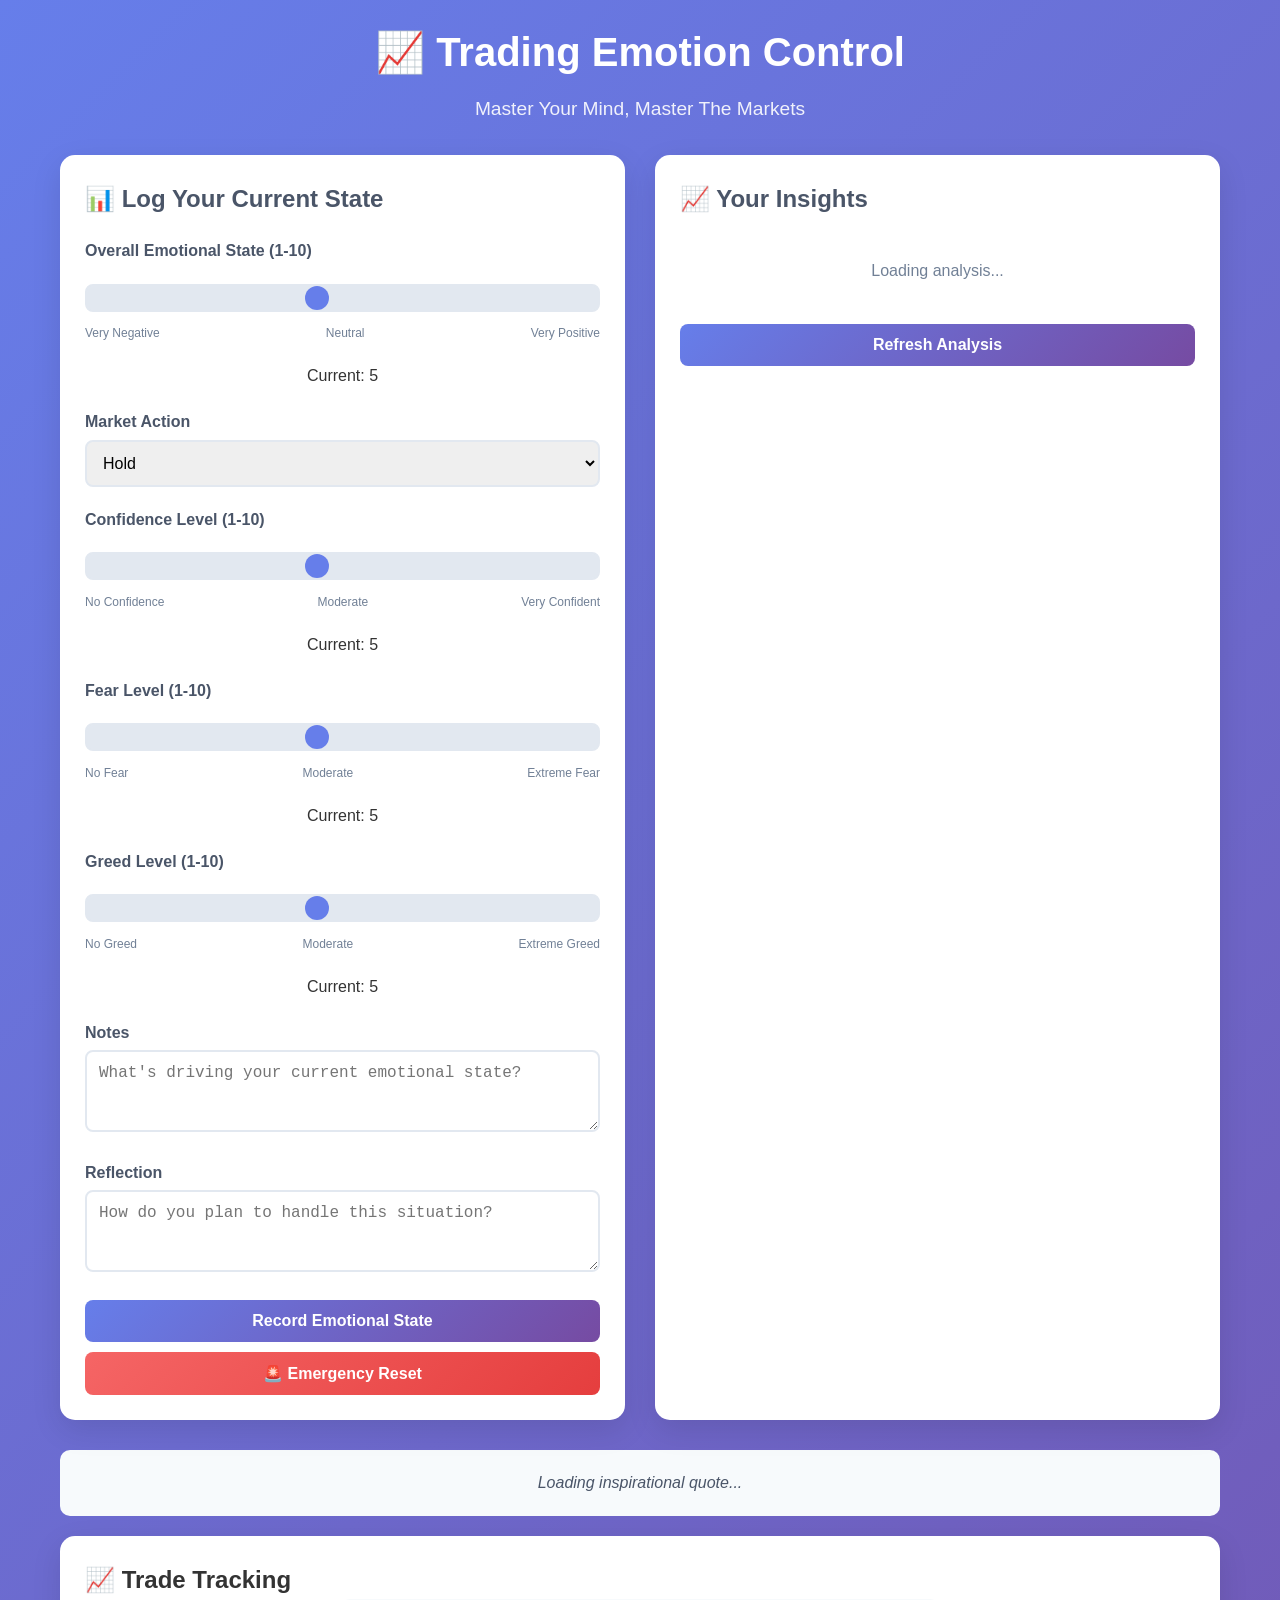
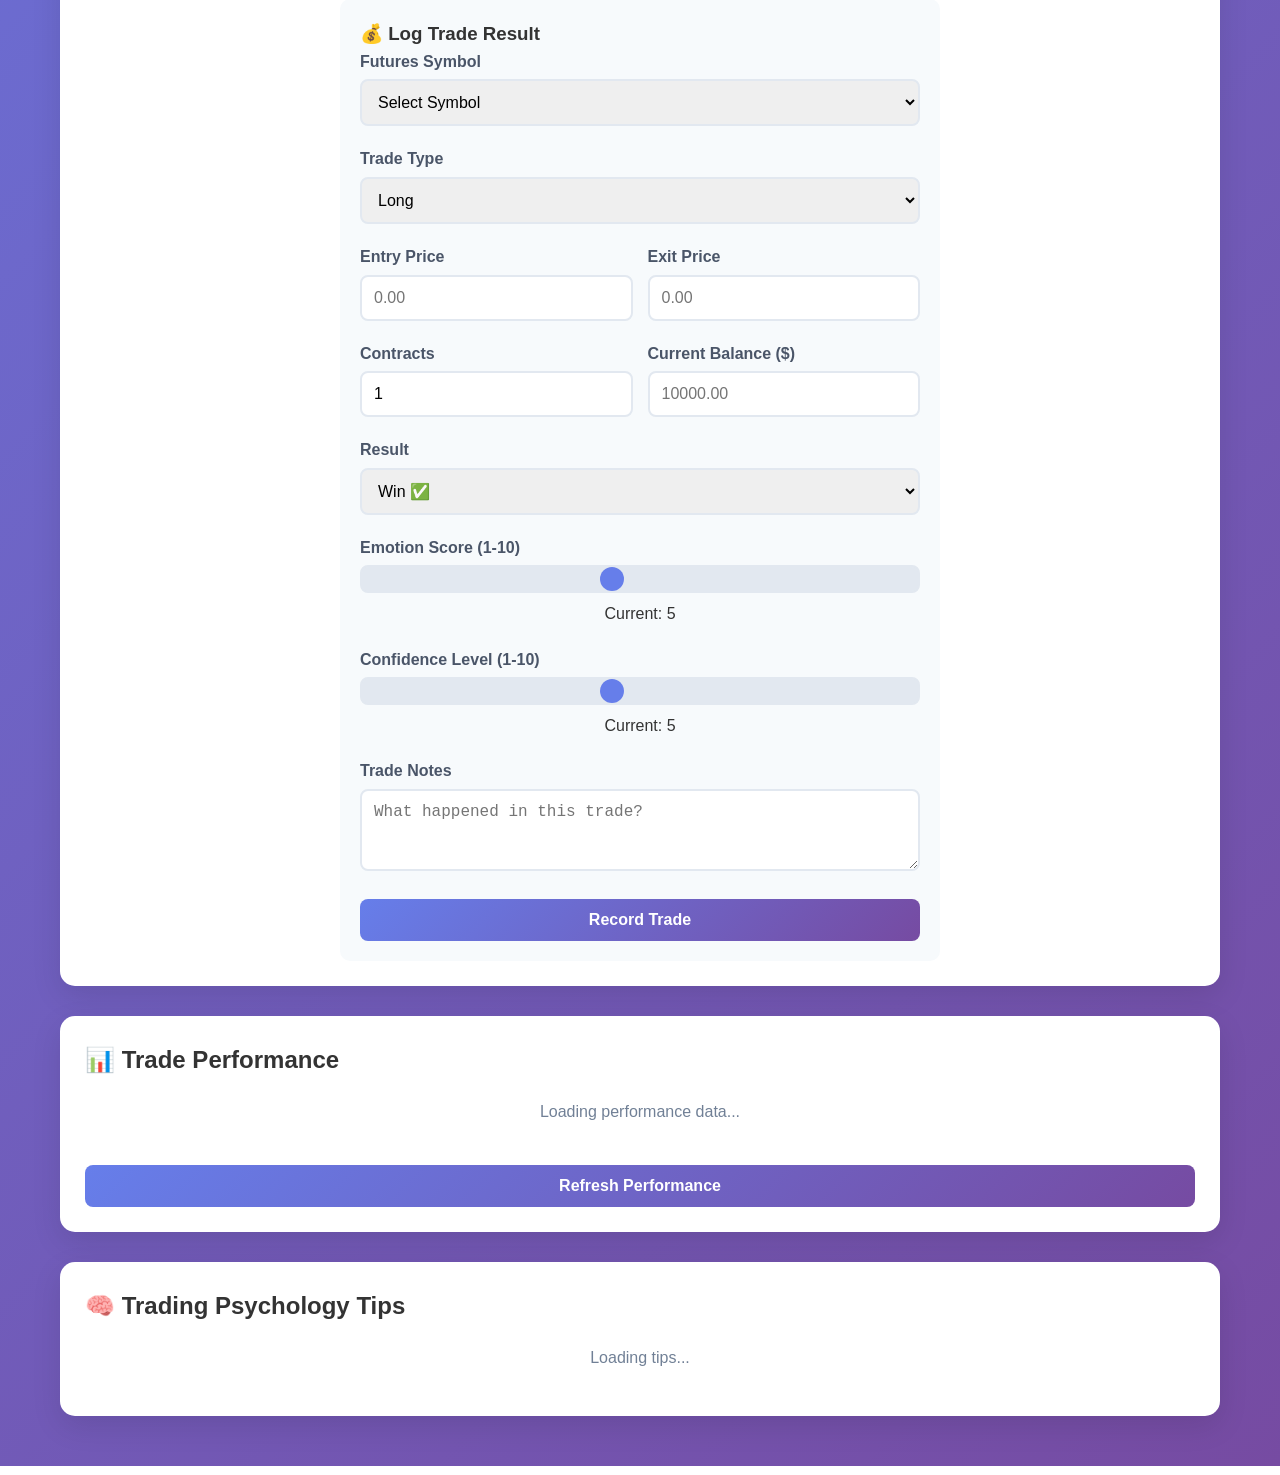
==== commit 7af16721: "Enhance futures trading tracking with advanced contract and performance features Co-authored-by: elt" ====
--- a/index.html
+++ b/index.html
@@ -475,8 +475,71 @@
                 <h3>💰 Log Trade Result</h3>
                 <form id="tradeForm">
                     <div class="form-group">
-                        <label>Symbol</label>
-                        <input type="text" id="tradeSymbol" placeholder="e.g., AAPL, EURUSD">
+                        <label>Futures Symbol</label>
+                        <select id="tradeSymbol">
+                            <option value="">Select Symbol</option>
+                            <optgroup label="Stock Index Futures">
+                                <option value="ES">ES - E-mini S&P 500</option>
+                                <option value="MES">MES - Micro E-mini S&P 500</option>
+                                <option value="NQ">NQ - E-mini NASDAQ 100</option>
+                                <option value="MNQ">MNQ - Micro E-mini NASDAQ 100</option>
+                                <option value="YM">YM - E-mini Dow Jones</option>
+                                <option value="MYM">MYM - Micro E-mini Dow Jones</option>
+                                <option value="RTY">RTY - E-mini Russell 2000</option>
+                                <option value="M2K">M2K - Micro E-mini Russell 2000</option>
+                            </optgroup>
+                            <optgroup label="Energy Futures">
+                                <option value="CL">CL - Crude Oil</option>
+                                <option value="MCL">MCL - Micro Crude Oil</option>
+                                <option value="NG">NG - Natural Gas</option>
+                                <option value="RB">RB - Gasoline</option>
+                                <option value="HO">HO - Heating Oil</option>
+                            </optgroup>
+                            <optgroup label="Metal Futures">
+                                <option value="GC">GC - Gold</option>
+                                <option value="MGC">MGC - Micro Gold</option>
+                                <option value="SI">SI - Silver</option>
+                                <option value="SIL">SIL - Micro Silver</option>
+                                <option value="HG">HG - Copper</option>
+                                <option value="PA">PA - Palladium</option>
+                                <option value="PL">PL - Platinum</option>
+                            </optgroup>
+                            <optgroup label="Currency Futures">
+                                <option value="6E">6E - Euro FX</option>
+                                <option value="M6E">M6E - Micro Euro FX</option>
+                                <option value="6B">6B - British Pound</option>
+                                <option value="M6B">M6B - Micro British Pound</option>
+                                <option value="6J">6J - Japanese Yen</option>
+                                <option value="6A">6A - Australian Dollar</option>
+                                <option value="6C">6C - Canadian Dollar</option>
+                                <option value="6S">6S - Swiss Franc</option>
+                            </optgroup>
+                            <optgroup label="Agricultural Futures">
+                                <option value="ZC">ZC - Corn</option>
+                                <option value="ZS">ZS - Soybeans</option>
+                                <option value="ZW">ZW - Wheat</option>
+                                <option value="LE">LE - Live Cattle</option>
+                                <option value="HE">HE - Lean Hogs</option>
+                                <option value="CC">CC - Cocoa</option>
+                                <option value="KC">KC - Coffee</option>
+                                <option value="SB">SB - Sugar</option>
+                                <option value="CT">CT - Cotton</option>
+                            </optgroup>
+                            <optgroup label="Bond Futures">
+                                <option value="ZB">ZB - 30-Year T-Bond</option>
+                                <option value="ZN">ZN - 10-Year T-Note</option>
+                                <option value="ZF">ZF - 5-Year T-Note</option>
+                                <option value="ZT">ZT - 2-Year T-Note</option>
+                            </optgroup>
+                            <optgroup label="Other">
+                                <option value="CUSTOM">Custom Symbol</option>
+                            </optgroup>
+                        </select>
+                    </div>
+
+                    <div class="form-group" id="customSymbolGroup" style="display: none;">
+                        <label>Custom Symbol</label>
+                        <input type="text" id="customSymbol" placeholder="Enter custom symbol">
                     </div>
                     
                     <div class="form-group">
@@ -498,9 +561,15 @@
                         </div>
                     </div>
 
-                    <div class="form-group">
-                        <label>Quantity</label>
-                        <input type="number" id="quantity" step="0.01" placeholder="0">
+                    <div style="display: grid; grid-template-columns: 1fr 1fr; gap: 15px;">
+                        <div class="form-group">
+                            <label>Contracts</label>
+                            <input type="number" id="quantity" step="1" min="1" placeholder="1" value="1">
+                        </div>
+                        <div class="form-group">
+                            <label>Current Balance ($)</label>
+                            <input type="number" id="currentBalance" step="0.01" placeholder="10000.00">
+                        </div>
                     </div>
 
                     <div class="form-group">
@@ -570,13 +639,26 @@
                 const slider = document.getElementById(sliderId);
                 const valueDisplay = document.getElementById(sliderId.replace('Level', 'Value').replace('Score', 'Value'));
                 
-                slider.addEventListener('input', function() {
-                    valueDisplay.textContent = this.value;
-                });
+                if (slider && valueDisplay) {
+                    slider.addEventListener('input', function() {
+                        valueDisplay.textContent = this.value;
+                    });
+                }
             });
         }
 
-        // Handle form submission
+        // Handle custom symbol selection
+        document.getElementById('tradeSymbol').addEventListener('change', function() {
+            const customGroup = document.getElementById('customSymbolGroup');
+            if (this.value === 'CUSTOM') {
+                customGroup.style.display = 'block';
+            } else {
+                customGroup.style.display = 'none';
+                document.getElementById('customSymbol').value = '';
+            }
+        });
+
+        // Handle emotion form submission
         document.getElementById('emotionForm').addEventListener('submit', function(e) {
             e.preventDefault();
             
@@ -598,6 +680,11 @@
                     if (result.success) {
                         messageDiv.innerHTML = '<div class="success-message">' + result.message + '</div>';
                         document.getElementById('emotionForm').reset();
+                        // Reset sliders to default values
+                        document.getElementById('emotionScore').value = 5;
+                        document.getElementById('confidenceLevel').value = 5;
+                        document.getElementById('fearLevel').value = 5;
+                        document.getElementById('greedLevel').value = 5;
                         initializeSliders();
                         loadAnalysis();
                     } else {
@@ -730,12 +817,18 @@
         document.getElementById('tradeForm').addEventListener('submit', function(e) {
             e.preventDefault();
             
+            let symbol = document.getElementById('tradeSymbol').value;
+            if (symbol === 'CUSTOM') {
+                symbol = document.getElementById('customSymbol').value;
+            }
+            
             const tradeData = {
-                symbol: document.getElementById('tradeSymbol').value,
+                symbol: symbol,
                 tradeType: document.getElementById('tradeType').value,
                 entryPrice: document.getElementById('entryPrice').value,
                 exitPrice: document.getElementById('exitPrice').value,
                 quantity: document.getElementById('quantity').value,
+                currentBalance: document.getElementById('currentBalance').value,
                 result: document.getElementById('tradeResult').value,
                 emotionScore: parseInt(document.getElementById('tradeEmotion').value),
                 confidenceLevel: parseInt(document.getElementById('tradeConfidence').value),
@@ -751,8 +844,12 @@
                         messageDiv.innerHTML = '<div class="success-message">' + result.message + 
                             (result.profitLoss ? '<br>P&L: $' + result.profitLoss : '') + '</div>';
                         document.getElementById('tradeForm').reset();
+                        // Reset trade sliders
+                        document.getElementById('tradeEmotion').value = 5;
+                        document.getElementById('tradeConfidence').value = 5;
+                        document.getElementById('quantity').value = 1;
                         initializeTradeSliders();
-                        loadPerformance();
+                        setTimeout(loadPerformance, 1000); // Delay to ensure data is saved
                     } else {
                         messageDiv.innerHTML = '<div class="error-message">Error: ' + result.message + '</div>';
                     }
@@ -770,7 +867,9 @@
 
             google.script.run
                 .withSuccessHandler(function(data) {
-                    if (!data.performance) {
+                    console.log('Performance data received:', data); // Debug log
+                    
+                    if (!data || !data.performance) {
                         performanceDiv.innerHTML = '<div class="loading">No trade data yet. Record your first trade!</div>';
                         return;
                     }
@@ -792,7 +891,7 @@
                     html += '</div></div>';
 
                     // Show recent trades
-                    if (data.trades.length > 0) {
+                    if (data.trades && data.trades.length > 0) {
                         html += '<div style="margin-top: 20px;"><h3>Recent Trades</h3>';
                         html += '<div style="max-height: 300px; overflow-y: auto;">';
                         data.trades.slice(0, 10).forEach(trade => {
@@ -814,6 +913,7 @@
                     performanceDiv.innerHTML = html;
                 })
                 .withFailureHandler(function(error) {
+                    console.error('Performance loading error:', error); // Debug log
                     performanceDiv.innerHTML = '<div class="error-message">Error loading performance: ' + error.toString() + '</div>';
                 })
                 .getTradePerformance();
@@ -821,6 +921,7 @@
 
         // Initialize the app
         window.onload = function() {
+            console.log('App initializing...'); // Debug log
             initializeSliders();
             initializeTradeSliders();
             loadAnalysis();
